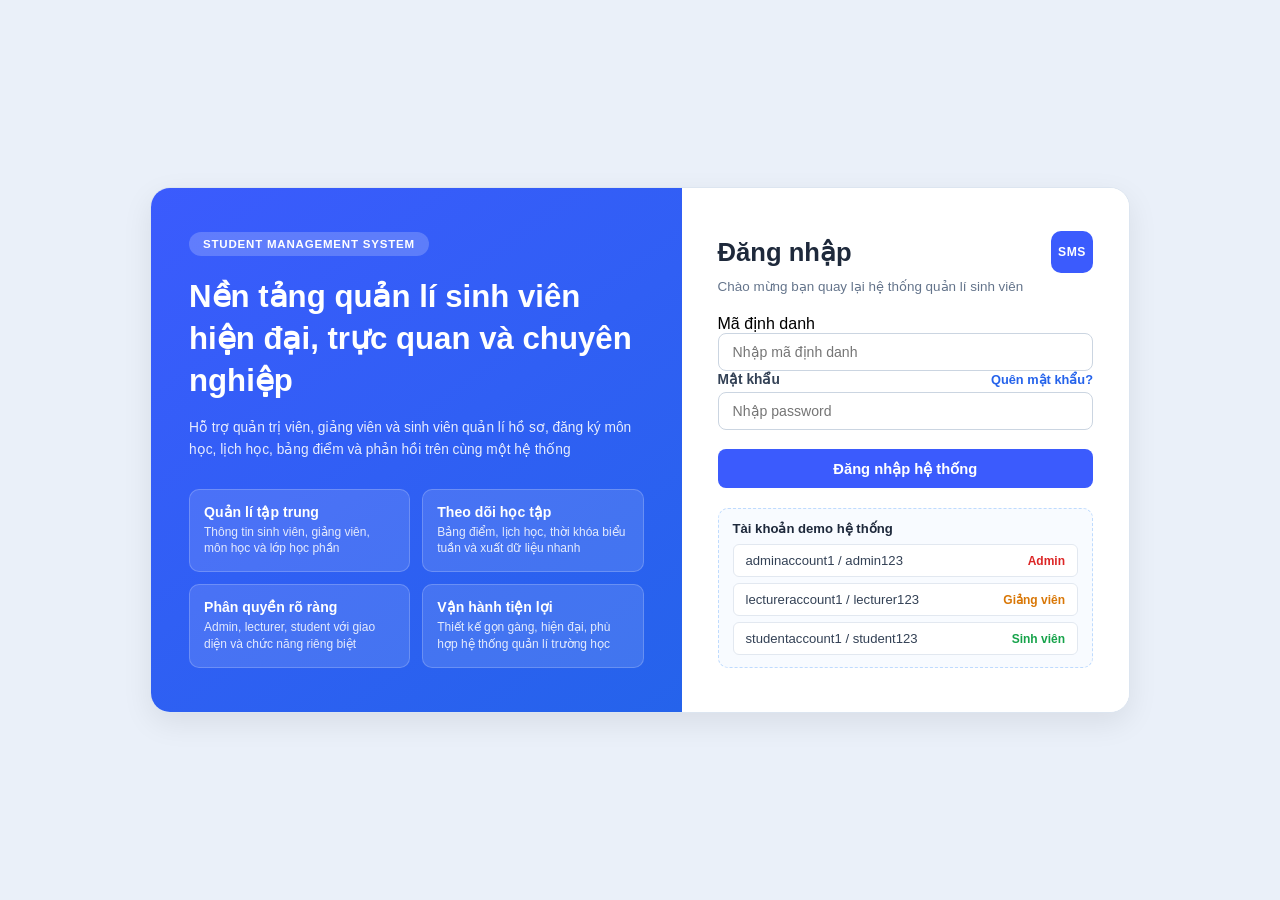
==== app/index.html @ 0d773667 "dsakjdflasjfs" ====
<!DOCTYPE html>
<html lang="vi">
<head>
    <meta charset="UTF-8">
    <meta name="viewport" content="width=device-width, initial-scale=1.0">
    <title>Đăng nhập - Hệ thống quản lý sinh viên</title>
    <!-- Font Awesome 6.5.1 CDN -->
    <link rel="stylesheet" href="https://cdnjs.cloudflare.com/ajax/libs/font-awesome/6.5.1/css/all.min.css">
    <script src="https://code.jquery.com/jquery-3.7.1.min.js"></script>

    <style>
        *, *::before, *::after {
            box-sizing: border-box;
            margin: 0;
            padding: 0;
            font-family: Arial, "Helvetica Neue", Helvetica, sans-serif !important;
        }

        body {
            min-height: 100vh;
            display: flex;
            align-items: center;
            justify-content: center;
            background: #eaf0f9;
            padding: 20px;
        }

        /* ---- Main Container ---- */
        .login-container {
            display: flex;
            max-width: 980px;
            width: 100%;
            border-radius: 20px;
            overflow: hidden;
            background: #ffffff;
            box-shadow: 0 10px 30px rgba(0, 0, 0, 0.08);
            border: 1px solid #dce5f0;
        }

        /* ---- Left Panel ---- */
        .login-left {
            flex: 1.15;
            background: linear-gradient(145deg, #3b5bfd 0%, #2563eb 100%);
            color: #ffffff;
            padding: 44px 38px;
            display: flex;
            flex-direction: column;
            justify-content: center;
            position: relative;
        }

        .badge-label {
            display: inline-block;
            background: rgba(255, 255, 255, 0.2);
            color: #ffffff;
            padding: 6px 14px;
            border-radius: 20px;
            font-size: 0.72rem;
            font-weight: 700;
            letter-spacing: 0.8px;
            text-transform: uppercase;
            margin-bottom: 20px;
            align-self: flex-start;
        }

        .login-left h1 {
            font-size: 1.95rem;
            font-weight: 700;
            line-height: 1.35;
            margin-bottom: 14px;
        }

        .login-left .desc {
            font-size: 0.86rem;
            color: rgba(255, 255, 255, 0.88);
            line-height: 1.6;
            margin-bottom: 28px;
        }

        .features-grid {
            display: grid;
            grid-template-columns: 1fr 1fr;
            gap: 12px;
        }

        .feature-card {
            background: rgba(255, 255, 255, 0.12);
            border: 1px solid rgba(255, 255, 255, 0.2);
            border-radius: 10px;
            padding: 14px;
        }

        .feature-card h4 {
            font-size: 0.88rem;
            font-weight: 700;
            margin-bottom: 4px;
        }

        .feature-card p {
            font-size: 0.75rem;
            color: rgba(255, 255, 255, 0.85);
            line-height: 1.4;
        }

        /* ---- Right Panel ---- */
        .login-right {
            flex: 0.95;
            background: #ffffff;
            padding: 40px 36px;
            display: flex;
            flex-direction: column;
            justify-content: center;
        }

        .login-header {
            display: flex;
            align-items: center;
            justify-content: space-between;
            margin-bottom: 6px;
        }

        .login-header h2 {
            font-size: 1.6rem;
            font-weight: 700;
            color: #1e293b;
        }

        .sms-icon {
            width: 42px;
            height: 42px;
            background: #3b5bfd;
            border-radius: 10px;
            display: flex;
            align-items: center;
            justify-content: center;
            color: #ffffff;
            font-weight: 700;
            font-size: 0.76rem;
            letter-spacing: 0.5px;
        }

        .login-subtitle {
            color: #64748b;
            font-size: 0.84rem;
            margin-bottom: 20px;
        }

        /* ---- Form ---- */
        .form-group {
            margin-bottom: 15px;
        }

        .form-group label {
            display: block;
            font-weight: 600;
            margin-bottom: 5px;
            color: #334155;
            font-size: 0.86rem;
        }

        .form-control {
            width: 100%;
            padding: 10px 14px;
            border: 1px solid #cbd5e1;
            border-radius: 8px;
            font-size: 0.88rem;
            color: #1e293b;
            outline: none;
            transition: all 0.15s;
            background: #ffffff;
        }

        .form-control:focus {
            border-color: #3b5bfd;
            box-shadow: 0 0 0 2px rgba(59, 91, 253, 0.15);
        }

        .btn-login {
            width: 100%;
            padding: 11px;
            background: #3b5bfd;
            color: #ffffff;
            border: none;
            border-radius: 8px;
            font-size: 0.92rem;
            font-weight: 600;
            cursor: pointer;
            transition: all 0.15s;
            margin-top: 4px;
        }

        .btn-login:hover {
            background: #2563eb;
        }

        /* ---- Demo Accounts (3 tài khoản test demo theo yêu cầu) ---- */
        .test-accounts {
            margin-top: 20px;
            border: 1px dashed #bfdbfe;
            background: #f8fbff;
            border-radius: 10px;
            padding: 12px 14px;
        }

        .test-accounts h5 {
            font-size: 0.82rem;
            font-weight: 700;
            color: #1e293b;
            margin-bottom: 8px;
        }

        .test-account-item {
            padding: 8px 12px;
            border: 1px solid #e2e8f0;
            background: #ffffff;
            border-radius: 6px;
            margin-bottom: 6px;
            cursor: pointer;
            font-size: 0.82rem;
            color: #334155;
            display: flex;
            align-items: center;
            justify-content: space-between;
            transition: all 0.15s;
        }

        .test-account-item:last-child {
            margin-bottom: 0;
        }

        .test-account-item:hover {
            border-color: #3b5bfd;
            color: #3b5bfd;
            background: #eff6ff;
        }

        /* ---- Error Message ---- */
        .login-error {
            background: #fff5f5;
            color: #dc2626;
            padding: 9px 12px;
            border-radius: 6px;
            font-size: 0.82rem;
            margin-bottom: 12px;
            display: none;
            border-left: 3px solid #dc2626;
        }

        .login-error.show {
            display: block;
        }

        /* Modal Quên mật khẩu */
        .modal-fp {
            display: none;
            position: fixed;
            top: 0; left: 0; right: 0; bottom: 0;
            background: rgba(15, 23, 42, 0.5);
            align-items: center;
            justify-content: center;
            z-index: 2000;
            padding: 20px;
        }

        .modal-fp.active {
            display: flex;
        }

        .modal-fp-card {
            background: #ffffff;
            border-radius: 12px;
            padding: 24px 26px;
            max-width: 450px;
            width: 100%;
            box-shadow: 0 10px 30px rgba(0, 0, 0, 0.15);
        }

        @media (max-width: 768px) {
            .login-container { flex-direction: column; max-width: 480px; }
            .login-left { padding: 32px 24px; }
            .login-right { padding: 32px 24px; }
            .features-grid { grid-template-columns: 1fr; }
        }
    </style>
</head>
<body>
    <div class="login-container">
        <!-- Left Panel -->
        <div class="login-left">
            <span class="badge-label">Student Management System</span>
            <h1>Nền tảng quản lí sinh viên hiện đại, trực quan và chuyên nghiệp</h1>
            <p class="desc">Hỗ trợ quản trị viên, giảng viên và sinh viên quản lí hồ sơ, đăng ký môn học, lịch học, bảng điểm và phản hồi trên cùng một hệ thống</p>
            <div class="features-grid">
                <div class="feature-card">
                    <h4>Quản lí tập trung</h4>
                    <p>Thông tin sinh viên, giảng viên, môn học và lớp học phần</p>
                </div>
                <div class="feature-card">
                    <h4>Theo dõi học tập</h4>
                    <p>Bảng điểm, lịch học, thời khóa biểu tuần và xuất dữ liệu nhanh</p>
                </div>
                <div class="feature-card">
                    <h4>Phân quyền rõ ràng</h4>
                    <p>Admin, lecturer, student với giao diện và chức năng riêng biệt</p>
                </div>
                <div class="feature-card">
                    <h4>Vận hành tiện lợi</h4>
                    <p>Thiết kế gọn gàng, hiện đại, phù hợp hệ thống quản lí trường học</p>
                </div>
            </div>
        </div>

        <!-- Right Panel -->
        <div class="login-right">
            <div class="login-header">
                <h2>Đăng nhập</h2>
                <div class="sms-icon">SMS</div>
            </div>
            <p class="login-subtitle">Chào mừng bạn quay lại hệ thống quản lí sinh viên</p>

            <div class="login-error" id="loginError">
                <span id="loginErrorText">Tên đăng nhập hoặc mật khẩu không chính xác</span>
            </div>

            <form id="loginForm" autocomplete="off">
                <label for="username">Mã định danh</label>
                <input
                    type="text"
                    class="form-control"
                    id="username"
                    placeholder="Nhập mã định danh"
                    autocomplete="username"
                    required
                >
                <div class="form-group">
                    <div style="display:flex; justify-content:space-between; align-items:center; margin-bottom:5px;">
                        <label for="password" style="margin-bottom:0;">Mật khẩu</label>
                        <a href="javascript:void(0)" id="btnOpenForgotPass" style="font-size:0.8rem; color:#2563eb; font-weight:600; text-decoration:none;">
                            Quên mật khẩu?
                        </a>
                    </div>
                    <input type="password" class="form-control" id="password" placeholder="Nhập password" required>
                </div>
                <button type="submit" class="btn-login">
                    Đăng nhập hệ thống
                </button>
            </form>

            <!-- 3 Tài khoản demo hệ thống theo yêu cầu người dùng -->
            <div class="test-accounts">
                <h5>Tài khoản demo hệ thống</h5>
                <div class="test-account-item" data-user="adminaccount1" data-pass="admin123">
                    <span>adminaccount1 / admin123</span>
                    <span style="font-size:0.75rem; color:#dc2626; font-weight:700;">Admin</span>
                </div>
                <div class="test-account-item" data-user="lectureraccount1" data-pass="lecturer123">
                    <span>lectureraccount1 / lecturer123</span>
                    <span style="font-size:0.75rem; color:#d97706; font-weight:700;">Giảng viên</span>
                </div>
                <div class="test-account-item" data-user="studentaccount1" data-pass="student123">
                    <span>studentaccount1 / student123</span>
                    <span style="font-size:0.75rem; color:#16a34a; font-weight:700;">Sinh viên</span>
                </div>
            </div>
        </div>
    </div>

    <!-- Modal Quên mật khẩu: 3 cột gồm password cũ, password mới và xác nhận password -->
    <div class="modal-fp" id="forgotPassModal">
        <div class="modal-fp-card">
            <h3 style="font-size:1.15rem; font-weight:700; margin-bottom:6px; color:#1e293b;">
                Đổi mật khẩu / Quên mật khẩu
            </h3>
            <p style="font-size:0.82rem; color:#64748b; margin-bottom:14px;">
                Nhập tên đăng nhập, mật khẩu cũ cùng mật khẩu mới để cập nhật mật khẩu
            </p>
            <div class="form-group">
                <label>Tên đăng nhập hoặc Mã định danh <span style="color:#dc2626;">*</span></label>
                <input type="text" class="form-control" id="fpUsername" placeholder="VD: adminaccount1 hoặc SV001">
            </div>
            <!-- Cột 1: Password cũ -->
            <div class="form-group">
                <label>Mật khẩu cũ (hiện tại) <span style="color:#dc2626;">*</span></label>
                <input type="password" class="form-control" id="fpOldPassword" placeholder="Nhập mật khẩu hiện tại">
            </div>
            <!-- Cột 2: Password mới -->
            <div class="form-group">
                <label>Mật khẩu mới <span style="color:#dc2626;">*</span></label>
                <input type="password" class="form-control" id="fpNewPassword" placeholder="Nhập mật khẩu mới (ít nhất 6 ký tự)">
            </div>
            <!-- Cột 3: Xác nhận password mới -->
            <div class="form-group">
                <label>Xác nhận mật khẩu mới <span style="color:#dc2626;">*</span></label>
                <input type="password" class="form-control" id="fpConfirmPassword" placeholder="Nhập lại mật khẩu mới">
            </div>

            <div id="fpAlert" style="display:none; padding:8px 12px; border-radius:6px; font-size:0.82rem; margin-bottom:12px;"></div>

            <div style="display:flex; justify-content:flex-end; gap:8px; margin-top:14px;">
                <button type="button" class="btn" style="background:#f1f5f9; color:#475569;" id="btnCloseForgotPass">Hủy</button>
                <button type="button" class="btn btn-primary" id="btnSubmitForgotPass">Cập nhật mật khẩu</button>
            </div>
        </div>
    </div>

    <script>
    $(function () {
        const LOGIN_API = '/api/taikhoan/dang-nhap';
        const CHANGE_PASSWORD_API = '/api/taikhoan/doi-mat-khau';

        const $loginForm = $('#loginForm');
        const $username = $('#username');
        const $password = $('#password');
        const $loginError = $('#loginError');
        const $loginErrorText = $('#loginErrorText');
        const $loginButton = $loginForm.find('[type="submit"]');

        const $fpModal = $('#forgotPassModal');
        const $fpAlert = $('#fpAlert');
        const $fpSubmit = $('#btnSubmitForgotPass');

        // Đọc dữ liệu từ API theo cấu trúc:
        // { success: true, data: {...} }
        // hoặc dữ liệu trực tiếp nếu backend chưa bọc trong data.
        function getPayload(response) {
            return response && response.data
                ? response.data
                : response;
        }

        function getErrorMessage(xhr, fallback) {
            const body = xhr.responseJSON;

            if (body && body.message) {
                return body.message;
            }

            if (body && body.data && body.data.message) {
                return body.data.message;
            }

            return fallback;
        }

        function showLoginError(message) {
            $loginErrorText.text(message);
            $loginError.addClass('show');
        }

        function clearLoginError() {
            $loginError.removeClass('show');
        }

        function showPasswordAlert(message, isError) {
            $fpAlert
                .text(message)
                .css({
                    display: 'block',
                    background: isError ? '#fee2e2' : '#ecfdf5',
                    color: isError ? '#dc2626' : '#16a34a'
                });
        }

        function clearPasswordAlert() {
            $fpAlert.hide().text('');
        }

        // Nếu đã có phiên đăng nhập, chuyển đến dashboard.
        // Token được lưu trong sessionStorage thay vì chỉ lưu thông tin user.
        if (sessionStorage.getItem('sms_access_token')) {
            window.location.replace('dashboard.html');
            return;
        }

        // Nhấn tài khoản demo để điền thông tin.
        // Không tự gửi yêu cầu đăng nhập, tránh gửi nhầm khi dữ liệu demo chưa có trong DB.
        $('.test-account-item').on('click', function () {
            $username.val($(this).data('user'));
            $password.val($(this).data('pass'));

            clearLoginError();
        });

        // Đăng nhập qua PHP API.
        $loginForm.on('submit', function (e) {
            e.preventDefault();

            const maDinhDanh = $username.val().trim();
            const password = $password.val();

            if (!maDinhDanh || !password) {
                showLoginError('Vui lòng nhập đầy đủ mã định danh và mật khẩu.');
                return;
            }

            clearLoginError();

            $loginButton.prop('disabled', true).text('Đang đăng nhập...');

            $.ajax({
                url: LOGIN_API,
                method: 'POST',
                contentType: 'application/json; charset=utf-8',
                dataType: 'json',
                data: JSON.stringify({
                    ma_dinh_danh: maDinhDanh,
                    password: password
                })
            })
            .done(function (response) {
                if (response.success === false) {
                    showLoginError(
                        response.message || 'Đăng nhập không thành công.'
                    );
                    return;
                }

                const data = getPayload(response);

                if (!data || !data.access_token || !data.user) {
                    showLoginError(
                        'Dữ liệu trả về từ máy chủ không đúng định dạng.'
                    );
                    return;
                }

                // Lưu token và thông tin người dùng.
                sessionStorage.setItem(
                    'sms_access_token',
                    data.access_token
                );

                sessionStorage.setItem(
                    'sms_current_user',
                    JSON.stringify(data.user)
                );

                // Có thể thay đường dẫn theo dashboard từng vai trò.
                const rolePages = {
                    admin: 'dashboard.html',
                    lecturer: 'dashboard.html',
                    giang_vien: 'dashboard.html',
                    student: 'dashboard.html',
                    sinh_vien: 'dashboard.html'
                };

                const role = String(data.user.vai_tro || '').toLowerCase();
                const destination = rolePages[role];

                if (!destination) {
                    sessionStorage.removeItem('sms_access_token');
                    sessionStorage.removeItem('sms_current_user');

                    showLoginError(
                        'Vai trò tài khoản không hợp lệ hoặc chưa được hỗ trợ.'
                    );
                    return;
                }

                window.location.href = destination;
            })
            .fail(function (xhr) {
                showLoginError(
                    getErrorMessage(
                        xhr,
                        'Không thể kết nối máy chủ PHP. Vui lòng kiểm tra backend.'
                    )
                );
            })
            .always(function () {
                $loginButton
                    .prop('disabled', false)
                    .text('Đăng nhập hệ thống');
            });
        });

        // Mở modal đổi mật khẩu.
        $('#btnOpenForgotPass').on('click', function () {
            clearPasswordAlert();

            $('#fpUsername').val($username.val().trim());
            $('#fpOldPassword, #fpNewPassword, #fpConfirmPassword').val('');

            $fpModal.addClass('active');
        });

        // Đóng modal.
        $('#btnCloseForgotPass').on('click', function () {
            $fpModal.removeClass('active');
            clearPasswordAlert();
        });

        // Đóng modal khi nhấn ra ngoài khung.
        $fpModal.on('click', function (e) {
            if (e.target === this) {
                $fpModal.removeClass('active');
            }
        });

        // Gửi yêu cầu đổi mật khẩu đến PHP.
        $('#btnSubmitForgotPass').on('click', function () {
            const maDinhDanh = $('#fpUsername').val().trim();
            const oldPassword = $('#fpOldPassword').val();
            const newPassword = $('#fpNewPassword').val();
            const confirmPassword = $('#fpConfirmPassword').val();

            if (!maDinhDanh || !oldPassword || !newPassword || !confirmPassword) {
                showPasswordAlert('Vui lòng nhập đầy đủ các trường thông tin.', true);
                return;
            }

            if (newPassword.length < 6) {
                showPasswordAlert('Mật khẩu mới phải có ít nhất 6 ký tự.', true);
                return;
            }

            if (newPassword !== confirmPassword) {
                showPasswordAlert('Xác nhận mật khẩu mới không khớp.', true);
                return;
            }

            if (newPassword === oldPassword) {
                showPasswordAlert(
                    'Mật khẩu mới không được trùng với mật khẩu cũ.',
                    true
                );
                return;
            }

            $fpSubmit.prop('disabled', true).text('Đang cập nhật...');

            $.ajax({
                url: CHANGE_PASSWORD_API,
                method: 'POST',
                contentType: 'application/json; charset=utf-8',
                dataType: 'json',
                data: JSON.stringify({
                    ma_dinh_danh: maDinhDanh,
                    old_password: oldPassword,
                    new_password: newPassword
                })
            })
            .done(function (response) {
                if (response.success === false) {
                    showPasswordAlert(
                        response.message || 'Không thể đổi mật khẩu.',
                        true
                    );
                    return;
                }

                showPasswordAlert('Đổi mật khẩu thành công.', false);

                // Điền thông tin vào form đăng nhập.
                $username.val(maDinhDanh);
                $password.val('');
                clearLoginError();

                // Xóa mật khẩu cũ và mới khỏi modal sau khi thành công.
                $('#fpOldPassword, #fpNewPassword, #fpConfirmPassword').val('');

                // Không tự đăng nhập hoặc giả định mật khẩu mới đã được lưu
                // cho đến khi API xác nhận thành công.
                setTimeout(function () {
                    $fpModal.removeClass('active');
                    clearPasswordAlert();
                }, 1200);
            })
            .fail(function (xhr) {
                showPasswordAlert(
                    getErrorMessage(xhr, 'Không thể kết nối máy chủ PHP.'),
                    true
                );
            })
            .always(function () {
                $fpSubmit
                    .prop('disabled', false)
                    .text('Cập nhật mật khẩu');
            });
        });
    });
    </script>
</body>
</html>
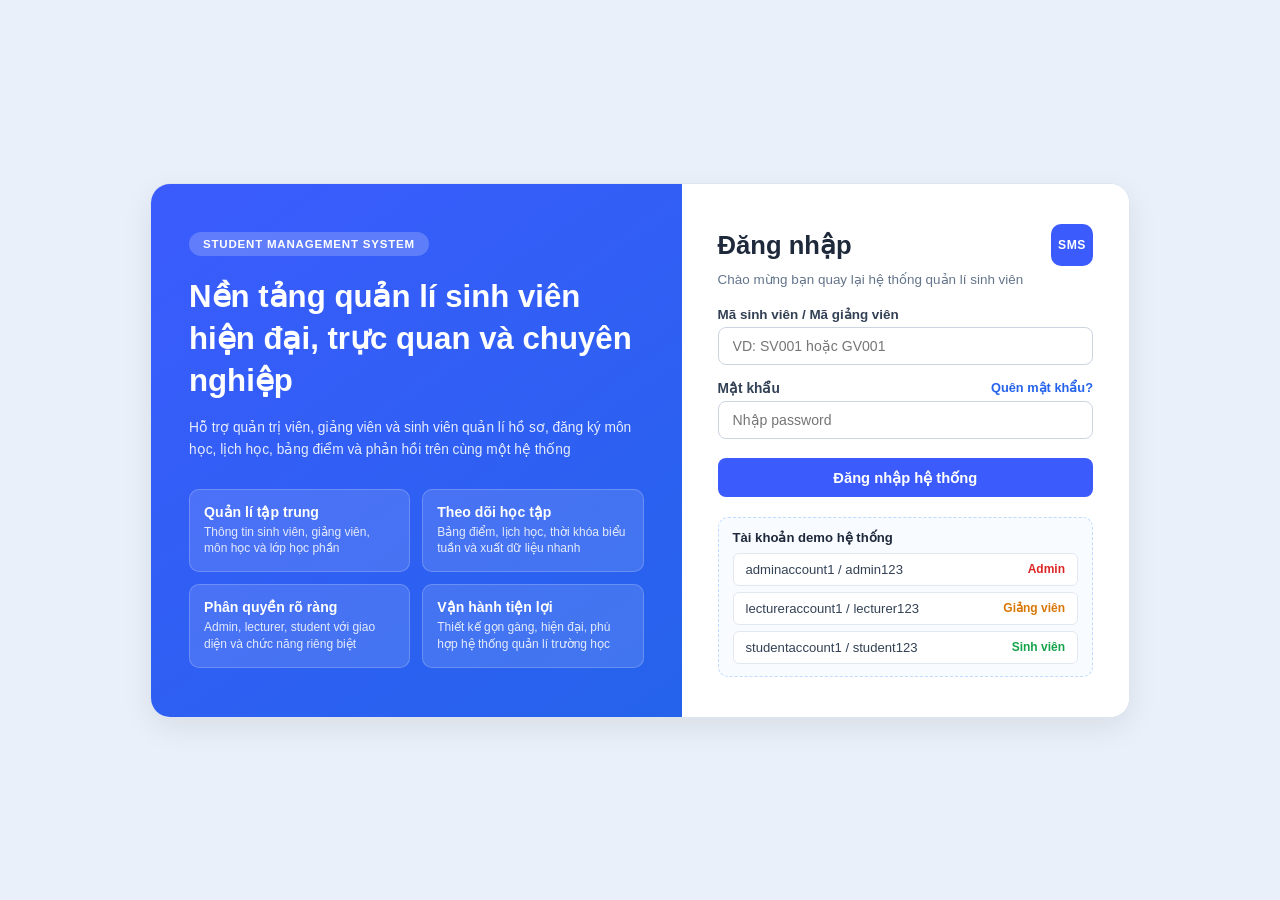
==== commit c22bd0a9: "dákfjaksdfjlwke" ====
--- a/app/index.html
+++ b/app/index.html
@@ -173,6 +173,44 @@
         .form-control:focus {
             border-color: #3b5bfd;
             box-shadow: 0 0 0 2px rgba(59, 91, 253, 0.15);
+        }
+
+        /* Nhãn và ô "Mã định danh" nằm ngoài .form-group */
+        #loginForm > label {
+            display: block;
+            font-size: 0.84rem;
+            font-weight: 600;
+            color: #334155;
+            margin-bottom: 5px;
+        }
+
+        #loginForm > .form-control {
+            margin-bottom: 15px;
+        }
+
+        /* Nút trong modal quên mật khẩu */
+        .btn {
+            padding: 9px 16px;
+            border: none;
+            border-radius: 8px;
+            font-size: 0.86rem;
+            font-weight: 600;
+            cursor: pointer;
+            transition: all 0.15s;
+        }
+
+        .btn-primary {
+            background: #3b5bfd;
+            color: #ffffff;
+        }
+
+        .btn-primary:hover {
+            background: #2563eb;
+        }
+
+        .btn:disabled {
+            opacity: 0.6;
+            cursor: not-allowed;
         }
 
         .btn-login {
@@ -319,18 +357,17 @@
             <p class="login-subtitle">Chào mừng bạn quay lại hệ thống quản lí sinh viên</p>
 
             <div class="login-error" id="loginError">
-                <span id="loginErrorText">Tên đăng nhập hoặc mật khẩu không chính xác</span>
-            </div>
-
-            <form id="loginForm" autocomplete="off">
-                <label for="username">Mã định danh</label>
+                <span id="loginErrorText">Mã sinh viên / mã giảng viên hoặc mật khẩu không chính xác</span>
+            </div>
+
+            <form id="loginForm" autocomplete="off" novalidate>
+                <label for="username">Mã sinh viên / Mã giảng viên</label>
                 <input
                     type="text"
                     class="form-control"
                     id="username"
-                    placeholder="Nhập mã định danh"
+                    placeholder="VD: SV001 hoặc GV001"
                     autocomplete="username"
-                    required
                 >
                 <div class="form-group">
                     <div style="display:flex; justify-content:space-between; align-items:center; margin-bottom:5px;">
@@ -339,7 +376,7 @@
                             Quên mật khẩu?
                         </a>
                     </div>
-                    <input type="password" class="form-control" id="password" placeholder="Nhập password" required>
+                    <input type="password" class="form-control" id="password" placeholder="Nhập password">
                 </div>
                 <button type="submit" class="btn-login">
                     Đăng nhập hệ thống
@@ -365,30 +402,30 @@
         </div>
     </div>
 
-    <!-- Modal Quên mật khẩu: 3 cột gồm password cũ, password mới và xác nhận password -->
+    <!-- Modal Quên mật khẩu (RULE-22): xác minh bằng mã định danh + email đã đăng ký, rồi đặt mật khẩu mới -->
     <div class="modal-fp" id="forgotPassModal">
         <div class="modal-fp-card">
             <h3 style="font-size:1.15rem; font-weight:700; margin-bottom:6px; color:#1e293b;">
-                Đổi mật khẩu / Quên mật khẩu
+                Quên mật khẩu
             </h3>
             <p style="font-size:0.82rem; color:#64748b; margin-bottom:14px;">
-                Nhập tên đăng nhập, mật khẩu cũ cùng mật khẩu mới để cập nhật mật khẩu
+                Nhập mã sinh viên / mã giảng viên và email đã đăng ký trong hồ sơ để xác minh, sau đó đặt mật khẩu mới
             </p>
             <div class="form-group">
-                <label>Tên đăng nhập hoặc Mã định danh <span style="color:#dc2626;">*</span></label>
-                <input type="text" class="form-control" id="fpUsername" placeholder="VD: adminaccount1 hoặc SV001">
-            </div>
-            <!-- Cột 1: Password cũ -->
+                <label>Mã sinh viên / Mã giảng viên <span style="color:#dc2626;">*</span></label>
+                <input type="text" class="form-control" id="fpUsername" placeholder="VD: SV001 hoặc GV001">
+            </div>
+            <!-- Xác minh danh tính bằng email đã đăng ký -->
             <div class="form-group">
-                <label>Mật khẩu cũ (hiện tại) <span style="color:#dc2626;">*</span></label>
-                <input type="password" class="form-control" id="fpOldPassword" placeholder="Nhập mật khẩu hiện tại">
-            </div>
-            <!-- Cột 2: Password mới -->
+                <label>Email đã đăng ký <span style="color:#dc2626;">*</span></label>
+                <input type="email" class="form-control" id="fpEmail" placeholder="VD: sinhvien@sms.edu.vn">
+            </div>
+            <!-- Mật khẩu mới -->
             <div class="form-group">
                 <label>Mật khẩu mới <span style="color:#dc2626;">*</span></label>
                 <input type="password" class="form-control" id="fpNewPassword" placeholder="Nhập mật khẩu mới (ít nhất 6 ký tự)">
             </div>
-            <!-- Cột 3: Xác nhận password mới -->
+            <!-- Xác nhận mật khẩu mới -->
             <div class="form-group">
                 <label>Xác nhận mật khẩu mới <span style="color:#dc2626;">*</span></label>
                 <input type="password" class="form-control" id="fpConfirmPassword" placeholder="Nhập lại mật khẩu mới">
@@ -406,7 +443,7 @@
     <script>
     $(function () {
         const LOGIN_API = '/api/taikhoan/dang-nhap';
-        const CHANGE_PASSWORD_API = '/api/taikhoan/doi-mat-khau';
+        const FORGOT_PASSWORD_API = '/api/taikhoan/quen-mat-khau';
 
         const $loginForm = $('#loginForm');
         const $username = $('#username');
@@ -467,7 +504,7 @@
 
         // Nếu đã có phiên đăng nhập, chuyển đến dashboard.
         // Token được lưu trong sessionStorage thay vì chỉ lưu thông tin user.
-        if (sessionStorage.getItem('sms_access_token')) {
+        if (sessionStorage.getItem('sms_access_token') && sessionStorage.getItem('sms_current_user')) {
             window.location.replace('dashboard.html');
             return;
         }
@@ -488,11 +525,7 @@
             const maDinhDanh = $username.val().trim();
             const password = $password.val();
 
-            if (!maDinhDanh || !password) {
-                showLoginError('Vui lòng nhập đầy đủ mã định danh và mật khẩu.');
-                return;
-            }
-
+            // Kiểm tra dữ liệu do backend thực hiện, frontend hiển thị thông báo trả về
             clearLoginError();
 
             $loginButton.prop('disabled', true).text('Đang đăng nhập...');
@@ -524,13 +557,20 @@
                     return;
                 }
 
-                // Lưu token và thông tin người dùng.
+                // Lưu token và thông tin người dùng (đồng bộ cả sessionStorage và localStorage).
                 sessionStorage.setItem(
                     'sms_access_token',
                     data.access_token
                 );
-
                 sessionStorage.setItem(
+                    'sms_current_user',
+                    JSON.stringify(data.user)
+                );
+                localStorage.setItem(
+                    'sms_access_token',
+                    data.access_token
+                );
+                localStorage.setItem(
                     'sms_current_user',
                     JSON.stringify(data.user)
                 );
@@ -579,7 +619,7 @@
             clearPasswordAlert();
 
             $('#fpUsername').val($username.val().trim());
-            $('#fpOldPassword, #fpNewPassword, #fpConfirmPassword').val('');
+            $('#fpEmail, #fpNewPassword, #fpConfirmPassword').val('');
 
             $fpModal.addClass('active');
         });
@@ -597,59 +637,38 @@
             }
         });
 
-        // Gửi yêu cầu đổi mật khẩu đến PHP.
+        // Gửi yêu cầu quên mật khẩu đến PHP (backend xác minh và kiểm tra mật khẩu mới).
         $('#btnSubmitForgotPass').on('click', function () {
             const maDinhDanh = $('#fpUsername').val().trim();
-            const oldPassword = $('#fpOldPassword').val();
+            const email = $('#fpEmail').val().trim();
             const newPassword = $('#fpNewPassword').val();
             const confirmPassword = $('#fpConfirmPassword').val();
 
-            if (!maDinhDanh || !oldPassword || !newPassword || !confirmPassword) {
-                showPasswordAlert('Vui lòng nhập đầy đủ các trường thông tin.', true);
-                return;
-            }
-
-            if (newPassword.length < 6) {
-                showPasswordAlert('Mật khẩu mới phải có ít nhất 6 ký tự.', true);
-                return;
-            }
-
-            if (newPassword !== confirmPassword) {
-                showPasswordAlert('Xác nhận mật khẩu mới không khớp.', true);
-                return;
-            }
-
-            if (newPassword === oldPassword) {
-                showPasswordAlert(
-                    'Mật khẩu mới không được trùng với mật khẩu cũ.',
-                    true
-                );
-                return;
-            }
-
+            clearPasswordAlert();
             $fpSubmit.prop('disabled', true).text('Đang cập nhật...');
 
             $.ajax({
-                url: CHANGE_PASSWORD_API,
+                url: FORGOT_PASSWORD_API,
                 method: 'POST',
                 contentType: 'application/json; charset=utf-8',
                 dataType: 'json',
                 data: JSON.stringify({
                     ma_dinh_danh: maDinhDanh,
-                    old_password: oldPassword,
-                    new_password: newPassword
+                    email: email,
+                    new_password: newPassword,
+                    confirm_password: confirmPassword
                 })
             })
             .done(function (response) {
                 if (response.success === false) {
                     showPasswordAlert(
-                        response.message || 'Không thể đổi mật khẩu.',
+                        response.message || 'Không thể đặt lại mật khẩu.',
                         true
                     );
                     return;
                 }
 
-                showPasswordAlert('Đổi mật khẩu thành công.', false);
+                showPasswordAlert(response.message || 'Đặt lại mật khẩu thành công.', false);
 
                 // Điền thông tin vào form đăng nhập.
                 $username.val(maDinhDanh);
@@ -657,7 +676,7 @@
                 clearLoginError();
 
                 // Xóa mật khẩu cũ và mới khỏi modal sau khi thành công.
-                $('#fpOldPassword, #fpNewPassword, #fpConfirmPassword').val('');
+                $('#fpEmail, #fpNewPassword, #fpConfirmPassword').val('');
 
                 // Không tự đăng nhập hoặc giả định mật khẩu mới đã được lưu
                 // cho đến khi API xác nhận thành công.
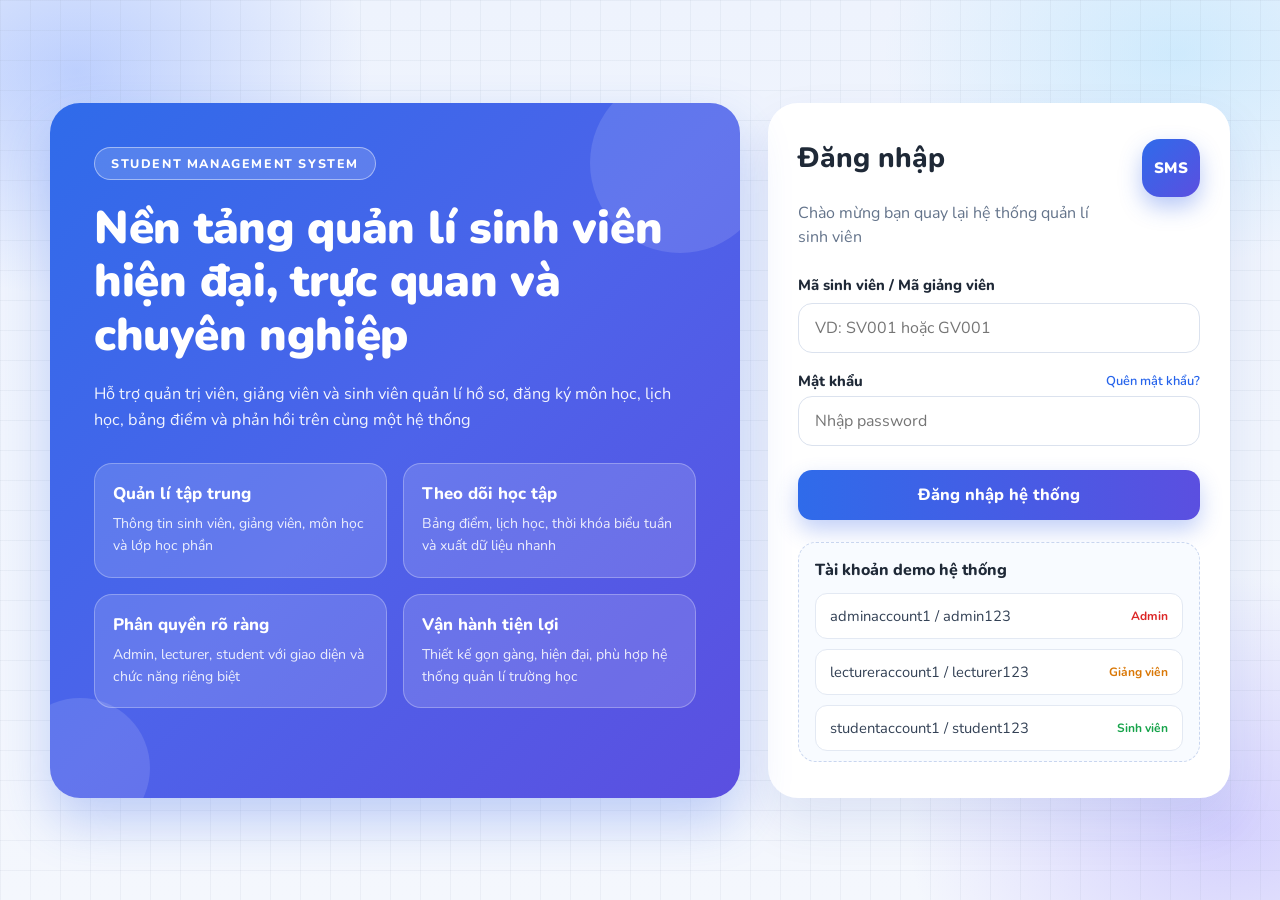
==== commit 4e04a7ae: "dfaskjfakljwlet" ====
--- a/app/index.html
+++ b/app/index.html
@@ -320,6 +320,8 @@
             .features-grid { grid-template-columns: 1fr; }
         }
     </style>
+    <!-- Giao diện theo mẫu (màu sắc, bố cục); nạp sau để ghi đè phần trình bày -->
+    <link rel="stylesheet" href="css/login-theme.css">
 </head>
 <body>
     <div class="login-container">
--- a/app/css/login-theme.css
+++ b/app/css/login-theme.css
@@ -0,0 +1,161 @@
+/* ================================================================
+   LOGIN-THEME.CSS - Giao diện trang đăng nhập theo mẫu
+   Hai thẻ tách rời, gradient xanh → tím, nền có đốm màu mờ và lưới.
+   Chỉ đổi phần trình bày; nội dung và chức năng giữ nguyên.
+   ================================================================ */
+
+@import url('https://fonts.googleapis.com/css2?family=Nunito:wght@400;500;600;700;800;900&display=swap&subset=vietnamese');
+
+*, *::before, *::after {
+    font-family: 'Nunito', Arial, "Helvetica Neue", Helvetica, sans-serif !important;
+}
+.fa, .fas, .far, .fa-solid, .fa-regular,
+.fa::before, .fas::before, .far::before, .fa-solid::before, .fa-regular::before {
+    font-family: "Font Awesome 6 Free" !important;
+}
+
+body {
+    position: relative;
+    overflow-x: hidden;
+    background:
+        radial-gradient(420px 320px at 6% 8%, rgba(96, 140, 255, 0.35), transparent 70%),
+        radial-gradient(460px 360px at 96% 92%, rgba(139, 120, 255, 0.30), transparent 70%),
+        radial-gradient(420px 300px at 92% 6%, rgba(125, 211, 252, 0.28), transparent 70%),
+        linear-gradient(180deg, #eef3fd 0%, #f4f7fd 100%);
+    padding: 40px 24px;
+}
+/* lưới mờ phía sau */
+body::before {
+    content: "";
+    position: fixed;
+    inset: 0;
+    background-image:
+        linear-gradient(rgba(148, 163, 184, 0.10) 1px, transparent 1px),
+        linear-gradient(90deg, rgba(148, 163, 184, 0.10) 1px, transparent 1px);
+    background-size: 30px 30px;
+    pointer-events: none;
+    z-index: 0;
+}
+
+/* ---- Hai thẻ tách rời ---- */
+.login-container {
+    position: relative;
+    z-index: 1;
+    max-width: 1180px;
+    gap: 28px;
+    background: transparent;
+    border: none;
+    box-shadow: none;
+    border-radius: 0;
+    overflow: visible;
+    align-items: stretch;
+}
+
+.login-left {
+    flex: 1.5;
+    border-radius: 30px;
+    background: linear-gradient(135deg, #2f6bea 0%, #4d63ea 50%, #5b4fe0 100%);
+    padding: 44px 44px;
+    overflow: hidden;
+    box-shadow: 0 24px 50px rgba(53, 99, 233, 0.28);
+    justify-content: flex-start;
+}
+/* hai hình tròn trang trí */
+.login-left::before,
+.login-left::after {
+    content: "";
+    position: absolute;
+    border-radius: 50%;
+    background: rgba(255, 255, 255, 0.12);
+    pointer-events: none;
+}
+.login-left::before { width: 180px; height: 180px; top: -30px; right: -30px; }
+.login-left::after { width: 140px; height: 140px; bottom: -40px; left: -40px; }
+.login-left > * { position: relative; z-index: 1; }
+
+.badge-label {
+    background: rgba(255, 255, 255, 0.16);
+    border: 1px solid rgba(255, 255, 255, 0.45);
+    padding: 7px 16px;
+    font-size: 0.78rem;
+    font-weight: 800;
+    letter-spacing: 1.6px;
+    margin-bottom: 22px;
+}
+.login-left h1 { font-size: 2.85rem; font-weight: 900; line-height: 1.18; margin-bottom: 18px; letter-spacing: -0.3px; }
+.login-left .desc { font-size: 1.02rem; line-height: 1.6; margin-bottom: 30px; color: rgba(255, 255, 255, 0.92); }
+.features-grid { gap: 16px; }
+.feature-card {
+    background: rgba(255, 255, 255, 0.14);
+    border: 1px solid rgba(255, 255, 255, 0.28);
+    border-radius: 18px;
+    padding: 18px 18px 20px;
+}
+.feature-card h4 { font-size: 1.05rem; font-weight: 800; margin-bottom: 8px; }
+.feature-card p { font-size: 0.88rem; line-height: 1.55; color: rgba(255, 255, 255, 0.88); }
+
+.login-right {
+    flex: 1;
+    border-radius: 30px;
+    padding: 36px 30px;
+    box-shadow: 0 24px 50px rgba(30, 64, 175, 0.10);
+    justify-content: flex-start;
+}
+.login-header { align-items: flex-start; margin-bottom: 4px; }
+.login-header h2 { font-size: 1.75rem; font-weight: 800; color: #1f2937; }
+.sms-icon {
+    width: 58px; height: 58px;
+    border-radius: 18px;
+    background: linear-gradient(135deg, #2f6bea 0%, #5b4fe0 100%);
+    font-size: 0.95rem; font-weight: 900;
+    box-shadow: 0 10px 22px rgba(53, 99, 233, 0.35);
+}
+.login-subtitle { font-size: 1rem; line-height: 1.5; margin-bottom: 26px; max-width: 320px; }
+
+#loginForm > label, .form-group label { font-size: 0.92rem; font-weight: 800; color: #1f2937; margin-bottom: 8px; }
+.form-control {
+    height: 50px;
+    border-radius: 14px;
+    border: 1px solid #dbe2ee;
+    padding: 0 16px;
+    font-size: 1rem;
+}
+.form-control:focus { border-color: #3563e9; box-shadow: 0 0 0 3px rgba(53, 99, 233, 0.14); }
+#loginForm > .form-control { margin-bottom: 18px; }
+.form-group { margin-bottom: 18px; }
+
+.btn-login {
+    height: 50px;
+    border-radius: 14px;
+    font-size: 1.02rem;
+    font-weight: 800;
+    background: linear-gradient(90deg, #2f6bea 0%, #5b4fe0 100%);
+    box-shadow: 0 10px 22px rgba(53, 99, 233, 0.30);
+    margin-top: 6px;
+}
+.btn-login:hover { background: linear-gradient(90deg, #2a5fd6 0%, #5045cf 100%); }
+
+.test-accounts {
+    border: 1.5px dashed #c9d6ef;
+    background: #f8fbff;
+    border-radius: 18px;
+    padding: 16px 16px 10px;
+    margin-top: 22px;
+}
+.test-accounts h5 { font-size: 1rem; font-weight: 800; color: #1f2937; margin-bottom: 12px; }
+.test-account-item {
+    border-radius: 12px;
+    padding: 12px 14px;
+    font-size: 0.92rem;
+    margin-bottom: 10px;
+    border-color: #e3e9f3;
+}
+.test-account-item:hover { border-color: #3563e9; background: #f3f6ff; }
+
+.modal-fp-card { border-radius: 22px; padding: 28px 28px; }
+.btn { border-radius: 12px; }
+
+@media (max-width: 900px) {
+    .login-container { flex-direction: column; max-width: 560px; }
+    .login-left h1 { font-size: 2rem; }
+}
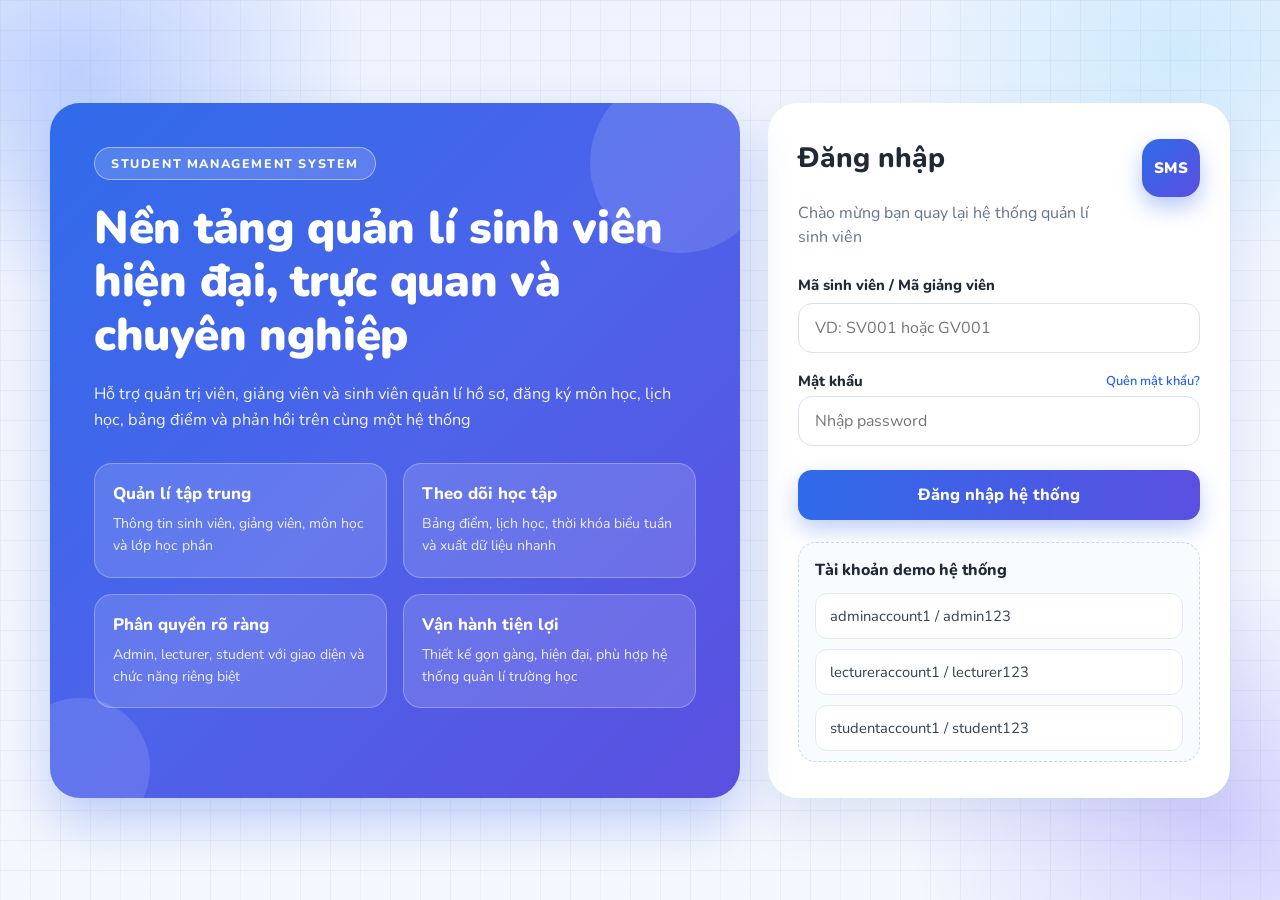
==== commit 6d8d02f9: "faaa" ====
--- a/app/index.html
+++ b/app/index.html
@@ -321,7 +321,7 @@
         }
     </style>
     <!-- Giao diện theo mẫu (màu sắc, bố cục); nạp sau để ghi đè phần trình bày -->
-    <link rel="stylesheet" href="css/login-theme.css">
+    <link rel="stylesheet" href="css/login-theme.css?v=20261026b">
 </head>
 <body>
     <div class="login-container">
@@ -390,15 +390,12 @@
                 <h5>Tài khoản demo hệ thống</h5>
                 <div class="test-account-item" data-user="adminaccount1" data-pass="admin123">
                     <span>adminaccount1 / admin123</span>
-                    <span style="font-size:0.75rem; color:#dc2626; font-weight:700;">Admin</span>
                 </div>
                 <div class="test-account-item" data-user="lectureraccount1" data-pass="lecturer123">
                     <span>lectureraccount1 / lecturer123</span>
-                    <span style="font-size:0.75rem; color:#d97706; font-weight:700;">Giảng viên</span>
                 </div>
                 <div class="test-account-item" data-user="studentaccount1" data-pass="student123">
                     <span>studentaccount1 / student123</span>
-                    <span style="font-size:0.75rem; color:#16a34a; font-weight:700;">Sinh viên</span>
                 </div>
             </div>
         </div>
@@ -414,22 +411,22 @@
                 Nhập mã sinh viên / mã giảng viên và email đã đăng ký trong hồ sơ để xác minh, sau đó đặt mật khẩu mới
             </p>
             <div class="form-group">
-                <label>Mã sinh viên / Mã giảng viên <span style="color:#dc2626;">*</span></label>
+                <label>Mã sinh viên / Mã giảng viên</label>
                 <input type="text" class="form-control" id="fpUsername" placeholder="VD: SV001 hoặc GV001">
             </div>
             <!-- Xác minh danh tính bằng email đã đăng ký -->
             <div class="form-group">
-                <label>Email đã đăng ký <span style="color:#dc2626;">*</span></label>
+                <label>Email đã đăng ký</label>
                 <input type="email" class="form-control" id="fpEmail" placeholder="VD: sinhvien@sms.edu.vn">
             </div>
             <!-- Mật khẩu mới -->
             <div class="form-group">
-                <label>Mật khẩu mới <span style="color:#dc2626;">*</span></label>
+                <label>Mật khẩu mới</label>
                 <input type="password" class="form-control" id="fpNewPassword" placeholder="Nhập mật khẩu mới (ít nhất 6 ký tự)">
             </div>
             <!-- Xác nhận mật khẩu mới -->
             <div class="form-group">
-                <label>Xác nhận mật khẩu mới <span style="color:#dc2626;">*</span></label>
+                <label>Xác nhận mật khẩu mới</label>
                 <input type="password" class="form-control" id="fpConfirmPassword" placeholder="Nhập lại mật khẩu mới">
             </div>
 
@@ -506,7 +503,10 @@
 
         // Nếu đã có phiên đăng nhập, chuyển đến dashboard.
         // Token được lưu trong sessionStorage thay vì chỉ lưu thông tin user.
-        if (sessionStorage.getItem('sms_access_token') && sessionStorage.getItem('sms_current_user')) {
+        const hasSession = [sessionStorage, localStorage].some(function (s) {
+            return s.getItem('sms_access_token') && s.getItem('sms_current_user');
+        });
+        if (hasSession) {
             window.location.replace('dashboard.html');
             return;
         }
@@ -590,8 +590,10 @@
                 const destination = rolePages[role];
 
                 if (!destination) {
-                    sessionStorage.removeItem('sms_access_token');
-                    sessionStorage.removeItem('sms_current_user');
+                    [sessionStorage, localStorage].forEach(function (s) {
+                        s.removeItem('sms_access_token');
+                        s.removeItem('sms_current_user');
+                    });
 
                     showLoginError(
                         'Vai trò tài khoản không hợp lệ hoặc chưa được hỗ trợ.'
